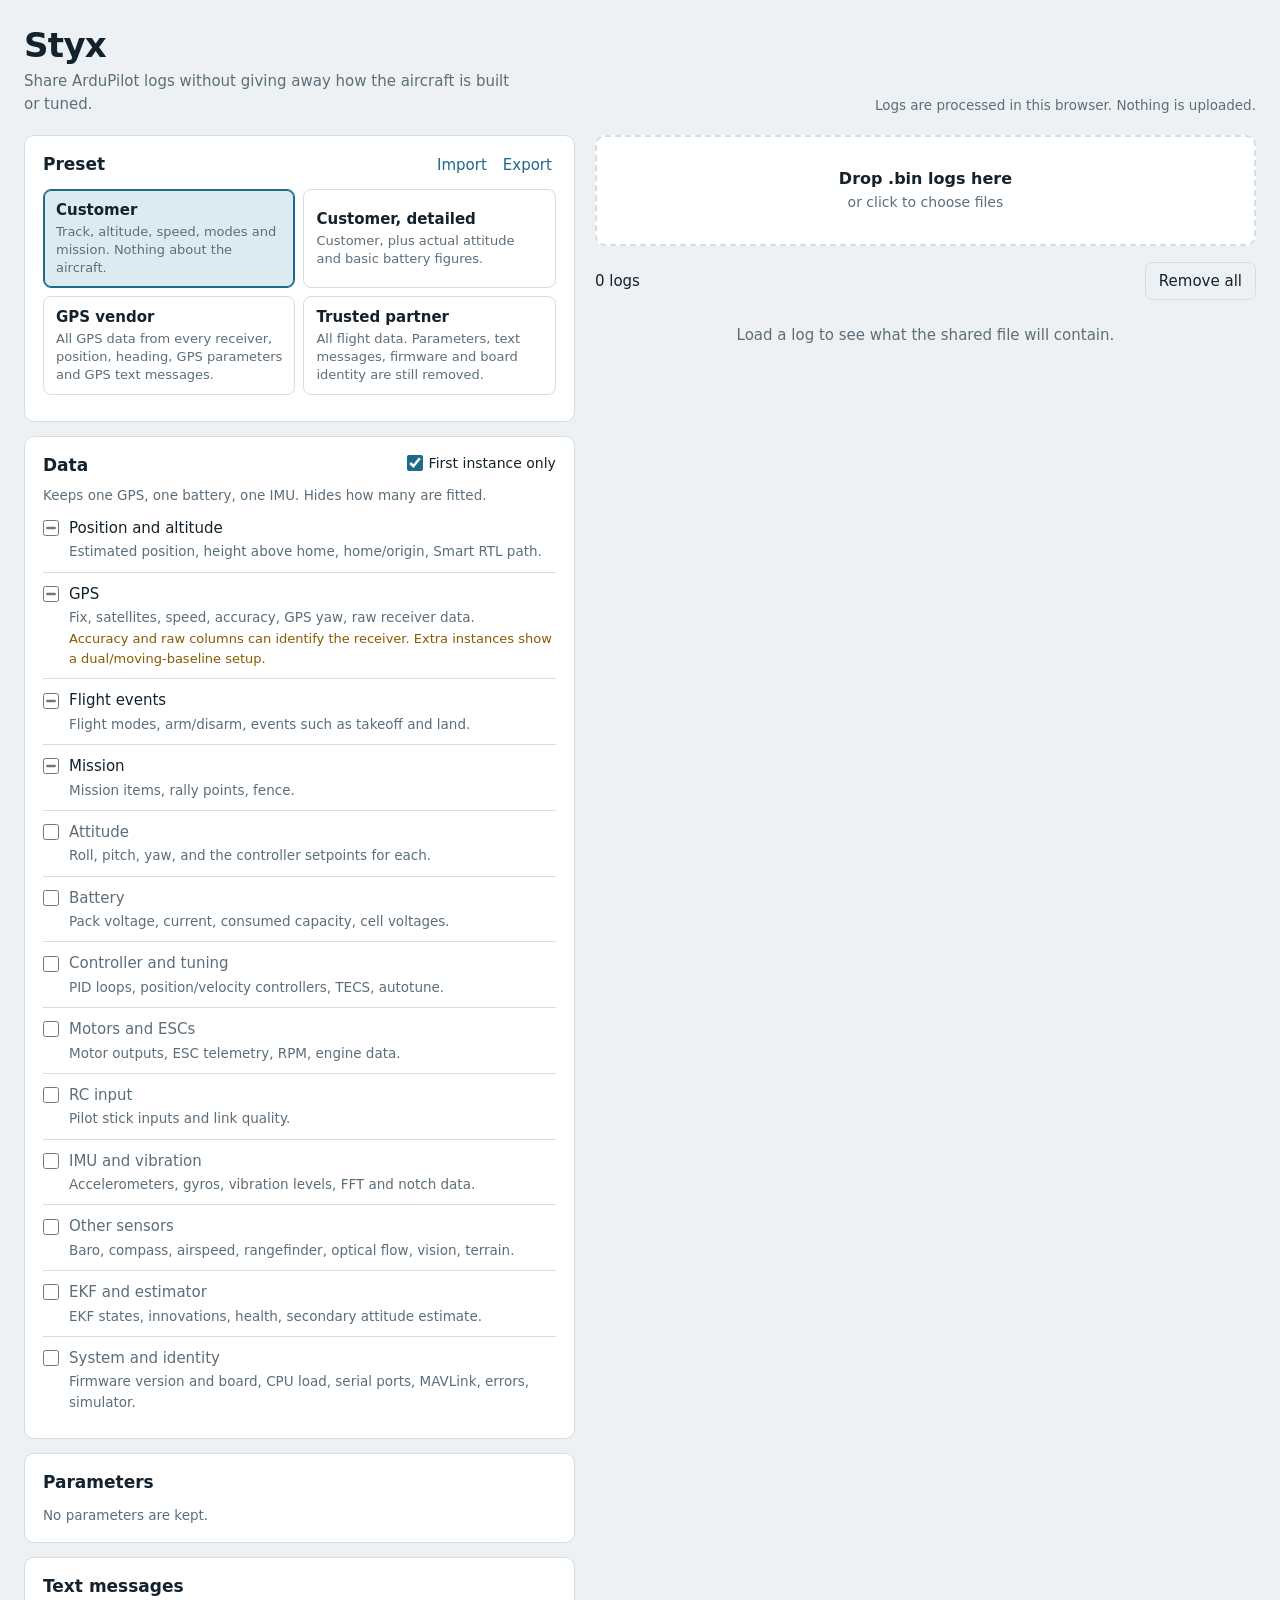
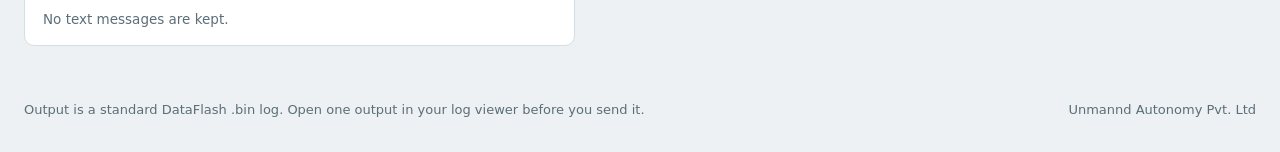
==== app/index.html @ 6304fe82 "Styx: web app for sharing ArduPilot logs safely - Engine rebuilds the .bin from a policy: data group" ====
<!doctype html>
<html lang="en">
<head>
<meta charset="utf-8">
<meta name="viewport" content="width=device-width, initial-scale=1">
<title>Styx</title>
<meta name="description" content="Share ArduPilot .bin logs without giving away tuning, sensors or hardware. Runs in your browser.">
<link rel="icon" href="data:image/svg+xml,%3Csvg xmlns='http://www.w3.org/2000/svg' viewBox='0 0 32 32'%3E%3Crect width='32' height='32' rx='7' fill='%2313222D'/%3E%3Cpath d='M5 13c4-4 7 4 11 0s7 4 11 0M5 20c4-4 7 4 11 0s7 4 11 0' stroke='%236DB3D3' stroke-width='2.6' fill='none' stroke-linecap='round'/%3E%3C/svg%3E">
<link rel="stylesheet" href="styles.css">
</head>
<body>
<header class="top">
  <div class="brand">
    <h1>Styx</h1>
    <p>Share ArduPilot logs without giving away how the aircraft is built or tuned.</p>
  </div>
  <p class="local">Logs are processed in this browser. Nothing is uploaded.</p>
</header>

<main class="layout">
  <section class="config" aria-label="What the shared log keeps">
    <div class="block">
      <div class="block-head">
        <h2>Preset</h2>
        <div class="tools">
          <button class="link" data-action="import">Import</button>
          <button class="link" data-action="export">Export</button>
          <input type="file" id="import-file" accept=".json,application/json" hidden>
        </div>
      </div>
      <div id="presets" class="presets"></div>
      <div id="modified" class="modified" hidden></div>
    </div>

    <div class="block">
      <div class="block-head">
        <h2>Data</h2>
        <label class="inline"><input type="checkbox" id="primary"> First instance only</label>
      </div>
      <p class="hint" id="primary-hint">Keeps one GPS, one battery, one IMU. Hides how many are fitted.</p>
      <div id="groups"></div>
    </div>

    <div class="block">
      <div class="block-head">
        <h2>Parameters</h2>
        <span class="count" id="param-count"></span>
      </div>
      <div id="params"></div>
    </div>

    <div class="block">
      <div class="block-head">
        <h2>Text messages</h2>
        <span class="count" id="text-count"></span>
      </div>
      <div id="texts"></div>
    </div>
  </section>

  <section class="output" aria-label="Logs">
    <label id="drop" class="drop" tabindex="0">
      <input type="file" id="file" accept=".bin,.BIN" multiple hidden>
      <strong>Drop .bin logs here</strong>
      <span>or click to choose files</span>
    </label>
    <div class="files-bar" id="files-bar" hidden>
      <span id="files-count"></span>
      <span class="busy" id="busy" hidden>Updating</span>
      <div class="tools">
        <button class="ghost" data-action="clear">Remove all</button>
        <button data-action="download-all" id="download-all">Download all</button>
      </div>
    </div>
    <div id="files"></div>
    <p class="empty" id="empty">Load a log to see what the shared file will contain.</p>
  </section>
</main>

<footer class="foot">
  <p>Output is a standard DataFlash .bin log. Open one output in your log viewer before you send it.</p>
  <p>Unmannd Autonomy Pvt. Ltd</p>
</footer>

<script src="catalog.js"></script>
<script src="engine.js"></script>
<script src="app.js"></script>
</body>
</html>
---- app/styles.css ----
@font-face { font-family: "IBM Plex Sans"; font-weight: 400; font-display: swap; src: url(fonts/ibm-plex-sans-latin-400-normal.woff2) format("woff2"); }
@font-face { font-family: "IBM Plex Sans"; font-weight: 500; font-display: swap; src: url(fonts/ibm-plex-sans-latin-500-normal.woff2) format("woff2"); }
@font-face { font-family: "IBM Plex Sans"; font-weight: 600; font-display: swap; src: url(fonts/ibm-plex-sans-latin-600-normal.woff2) format("woff2"); }
@font-face { font-family: "IBM Plex Mono"; font-weight: 400; font-display: swap; src: url(fonts/ibm-plex-mono-latin-400-normal.woff2) format("woff2"); }
@font-face { font-family: "IBM Plex Mono"; font-weight: 500; font-display: swap; src: url(fonts/ibm-plex-mono-latin-500-normal.woff2) format("woff2"); }

:root {
  --bg: #edf1f3;
  --panel: #ffffff;
  --ink: #13222d;
  --muted: #5c6e79;
  --line: #d5dee3;
  --accent: #1e6a88;
  --accent-ink: #ffffff;
  --accent-soft: #dcebf2;
  --warn: #8a5a00;
  --gone: #b3c0c7;
  --track: #1e6a88;
  --alt: #3d5a99;
  --grid: #e6ecef;
  --sans: "IBM Plex Sans", "Segoe UI", system-ui, sans-serif;
  --mono: "IBM Plex Mono", ui-monospace, Consolas, monospace;
  color-scheme: light;
}
@media (prefers-color-scheme: dark) {
  :root {
    --bg: #0e1820;
    --panel: #14222c;
    --ink: #dce7ed;
    --muted: #8ea2ae;
    --line: #243641;
    --accent: #6db3d3;
    --accent-ink: #08141b;
    --accent-soft: #183544;
    --warn: #e0b15c;
    --gone: #3a4c57;
    --track: #6db3d3;
    --alt: #9bb5f0;
    --grid: #1c2c36;
    color-scheme: dark;
  }
}

* { box-sizing: border-box; }
html { -webkit-text-size-adjust: 100%; }
body { margin: 0; background: var(--bg); color: var(--ink); font: 15px/1.5 var(--sans); }
button, input { font: inherit; color: inherit; }
:focus-visible { outline: 2px solid var(--accent); outline-offset: 2px; }
.mono { font-family: var(--mono); font-size: 13px; }

/* header */
.top {
  max-width: 1320px; margin: 0 auto; padding: 28px 24px 20px;
  display: flex; justify-content: space-between; align-items: flex-end; gap: 24px; flex-wrap: wrap;
}
.brand h1 { margin: 0; font-size: 34px; line-height: 1; font-weight: 600; letter-spacing: -0.02em; }
.brand p { margin: 8px 0 0; color: var(--muted); max-width: 52ch; }
.local { margin: 0; color: var(--muted); font-size: 13.5px; }

/* layout */
.layout {
  max-width: 1320px; margin: 0 auto; padding: 0 24px 40px;
  display: grid; grid-template-columns: minmax(0, 5fr) minmax(0, 6fr); gap: 20px; align-items: start;
}
.block { background: var(--panel); border: 1px solid var(--line); border-radius: 10px; padding: 16px 18px; margin-bottom: 14px; }
.block-head { display: flex; justify-content: space-between; align-items: baseline; gap: 12px; margin-bottom: 10px; }
.block h2 { margin: 0; font-size: 17px; font-weight: 600; }
.tools { display: flex; gap: 8px; align-items: center; }
.count { color: var(--muted); font-size: 13.5px; font-variant-numeric: tabular-nums; }
.hint { margin: -4px 0 10px; color: var(--muted); font-size: 13.5px; }
.inline { display: inline-flex; gap: 6px; align-items: center; font-size: 14px; cursor: pointer; }
input[type=checkbox] { accent-color: var(--accent); width: 16px; height: 16px; margin: 0; flex: none; }

button {
  border: 0; border-radius: 7px; padding: 7px 13px; cursor: pointer; font-weight: 500;
  background: var(--accent); color: var(--accent-ink);
}
button.ghost { background: transparent; color: var(--ink); border: 1px solid var(--line); }
button.link { background: none; padding: 2px 4px; color: var(--accent); font-weight: 500; }
button.link:hover { text-decoration: underline; }
button:disabled { opacity: 0.5; cursor: default; }

/* presets */
.presets { display: grid; grid-template-columns: 1fr 1fr; gap: 8px; }
.pwrap { position: relative; display: flex; }
.preset {
  flex: 1; text-align: left; background: var(--panel); color: var(--ink); border: 1px solid var(--line);
  border-radius: 8px; padding: 9px 12px; font-weight: 400; position: relative;
}
.preset strong { display: block; font-weight: 600; }
.preset span { display: block; color: var(--muted); font-size: 13px; line-height: 1.4; margin-top: 2px; }
.preset[aria-pressed=true] { border-color: var(--accent); box-shadow: inset 0 0 0 1px var(--accent); background: var(--accent-soft); }
.pwrap .del { position: absolute; top: 6px; right: 6px; color: var(--muted); padding: 1px 5px; background: none; font-size: 12.5px; font-weight: 400; }
.pwrap .del:hover { color: var(--warn); }
.modified { margin-top: 10px; display: flex; gap: 8px; flex-wrap: wrap; align-items: center; font-size: 14px; }
.modified input[type=text] {
  flex: 1 1 160px; min-width: 0; border: 1px solid var(--line); border-radius: 7px; padding: 6px 10px; background: var(--bg);
}

/* groups */
.group { border-top: 1px solid var(--line); padding: 10px 0; }
.group:first-child { border-top: 0; padding-top: 2px; }
.row { display: flex; align-items: center; gap: 10px; }
.row .name { font-weight: 500; }
.row .meta { margin-left: auto; color: var(--muted); font-size: 13px; font-variant-numeric: tabular-nums; white-space: nowrap; }
.expander { background: none; color: var(--muted); padding: 2px 6px; font-size: 13px; }
.expander[aria-expanded=true] { color: var(--accent); }
.about { margin: 2px 0 0 26px; color: var(--muted); font-size: 13.5px; }
.reveals { margin: 2px 0 0 26px; color: var(--warn); font-size: 13px; }
.msgs { margin: 8px 0 2px 26px; }
.msg { padding: 5px 0; }
.msg .row { gap: 8px; }
.msg .opts { display: flex; gap: 12px; margin: 4px 0 0 24px; flex-wrap: wrap; }
.cols { display: flex; flex-wrap: wrap; gap: 4px; margin: 6px 0 2px 24px; }
.col {
  font-family: var(--mono); font-size: 12px; padding: 1px 7px; border-radius: 5px; border: 1px solid var(--line);
  background: transparent; color: var(--muted); font-weight: 400;
}
.col[aria-pressed=true] { background: var(--accent-soft); color: var(--ink); border-color: transparent; }
.col.locked { cursor: default; opacity: 0.8; }
.off .name, .off .mono { color: var(--muted); }

/* params and texts */
.search { width: 100%; border: 1px solid var(--line); border-radius: 7px; padding: 6px 10px; background: var(--bg); margin-bottom: 8px; }
.plist { max-height: 340px; overflow: auto; border: 1px solid var(--line); border-radius: 8px; }
.pgroup > .row { padding: 6px 10px; background: var(--bg); position: sticky; top: 0; }
.pitem { display: flex; gap: 10px; align-items: center; padding: 3px 10px 3px 36px; }
.pitem .val { margin-left: auto; color: var(--muted); font-family: var(--mono); font-size: 12px; }
.titem { display: flex; gap: 10px; align-items: flex-start; padding: 5px 10px; border-top: 1px solid var(--line); }
.titem:first-child { border-top: 0; }
.titem input { margin-top: 3px; }
.titem .n { margin-left: auto; color: var(--muted); font-size: 12px; }
.quick { display: flex; gap: 6px; margin-bottom: 8px; flex-wrap: wrap; }
.note { color: var(--muted); font-size: 13.5px; margin: 0; }

/* output */
.output { position: sticky; top: 12px; }
.drop {
  display: block; text-align: center; padding: 30px 16px; border: 2px dashed var(--line); border-radius: 10px;
  background: var(--panel); cursor: pointer; transition: border-color .15s, background-color .15s;
}
.drop.compact { padding: 14px; }
.drop.over { border-color: var(--accent); background: var(--accent-soft); }
.drop strong { display: block; font-size: 16px; }
.drop span { color: var(--muted); font-size: 14px; }
.files-bar { display: flex; align-items: center; gap: 12px; margin: 16px 0 10px; }
.files-bar .tools { margin-left: auto; }
.busy { color: var(--muted); font-size: 13px; }
.empty { color: var(--muted); text-align: center; margin: 24px 0; }

.file { background: var(--panel); border: 1px solid var(--line); border-radius: 10px; padding: 16px 18px; margin-bottom: 14px; }
.file-head { display: flex; gap: 12px; align-items: baseline; flex-wrap: wrap; }
.file-head .fname { font-weight: 600; word-break: break-all; }
.file-head .size { margin-left: auto; color: var(--muted); font-variant-numeric: tabular-nums; }
.file-head .x { background: none; color: var(--muted); padding: 0 4px; }
.err { color: var(--warn); }

/* composition bar: the original log split into data groups, solid = in the shared file */
.split { margin: 14px 0 4px; }
.bar { display: flex; height: 26px; gap: 2px; border-radius: 6px; overflow: hidden; }
.seg { min-width: 3px; background: repeating-linear-gradient(135deg, var(--gone) 0 2px, transparent 2px 6px); }
.seg.kept { background: var(--accent); }
.seg.part { background: linear-gradient(to top, var(--accent) var(--k), transparent var(--k)), repeating-linear-gradient(135deg, var(--gone) 0 2px, transparent 2px 6px); }
.legend { display: flex; flex-wrap: wrap; gap: 4px 14px; margin-top: 8px; font-size: 13px; color: var(--muted); }
.legend b { color: var(--ink); font-weight: 500; }
.legend i { display: inline-block; width: 10px; height: 10px; border-radius: 2px; margin-right: 5px; vertical-align: -1px; background: var(--accent); }
.legend i.g { background: repeating-linear-gradient(135deg, var(--gone) 0 2px, transparent 2px 4px); border: 1px solid var(--gone); }

.stats { display: grid; grid-template-columns: repeat(4, 1fr); gap: 8px; margin: 14px 0; }
.stat { border: 1px solid var(--line); border-radius: 8px; padding: 7px 10px; }
.stat b { display: block; font-size: 18px; font-weight: 500; font-variant-numeric: tabular-nums; }
.stat small { color: var(--muted); font-size: 12.5px; }
.plots { display: grid; grid-template-columns: 1fr 1.4fr; gap: 8px; }
canvas { width: 100%; height: 210px; border: 1px solid var(--line); border-radius: 8px; display: block; }
details { margin-top: 10px; font-size: 14px; }
summary { cursor: pointer; color: var(--muted); }
.leaves { margin: 8px 0 0; padding: 0; list-style: none; }
.leaves li { padding: 2px 0; }
.file-foot { display: flex; justify-content: flex-end; margin-top: 12px; }

.foot { max-width: 1320px; margin: 0 auto; padding: 0 24px 32px; color: var(--muted); font-size: 13px; display: flex; justify-content: space-between; gap: 16px; flex-wrap: wrap; }
.foot p { margin: 0; }

@media (max-width: 960px) {
  .layout { grid-template-columns: 1fr; }
  .output { position: static; order: -1; }
}
@media (max-width: 560px) {
  .top, .layout, .foot { padding-left: 16px; padding-right: 16px; }
  .presets { grid-template-columns: 1fr; }
  .stats { grid-template-columns: 1fr 1fr; }
  .plots { grid-template-columns: 1fr; }
  .about, .reveals, .msgs { margin-left: 0; }
}
@media (prefers-reduced-motion: reduce) { * { transition: none !important; } }
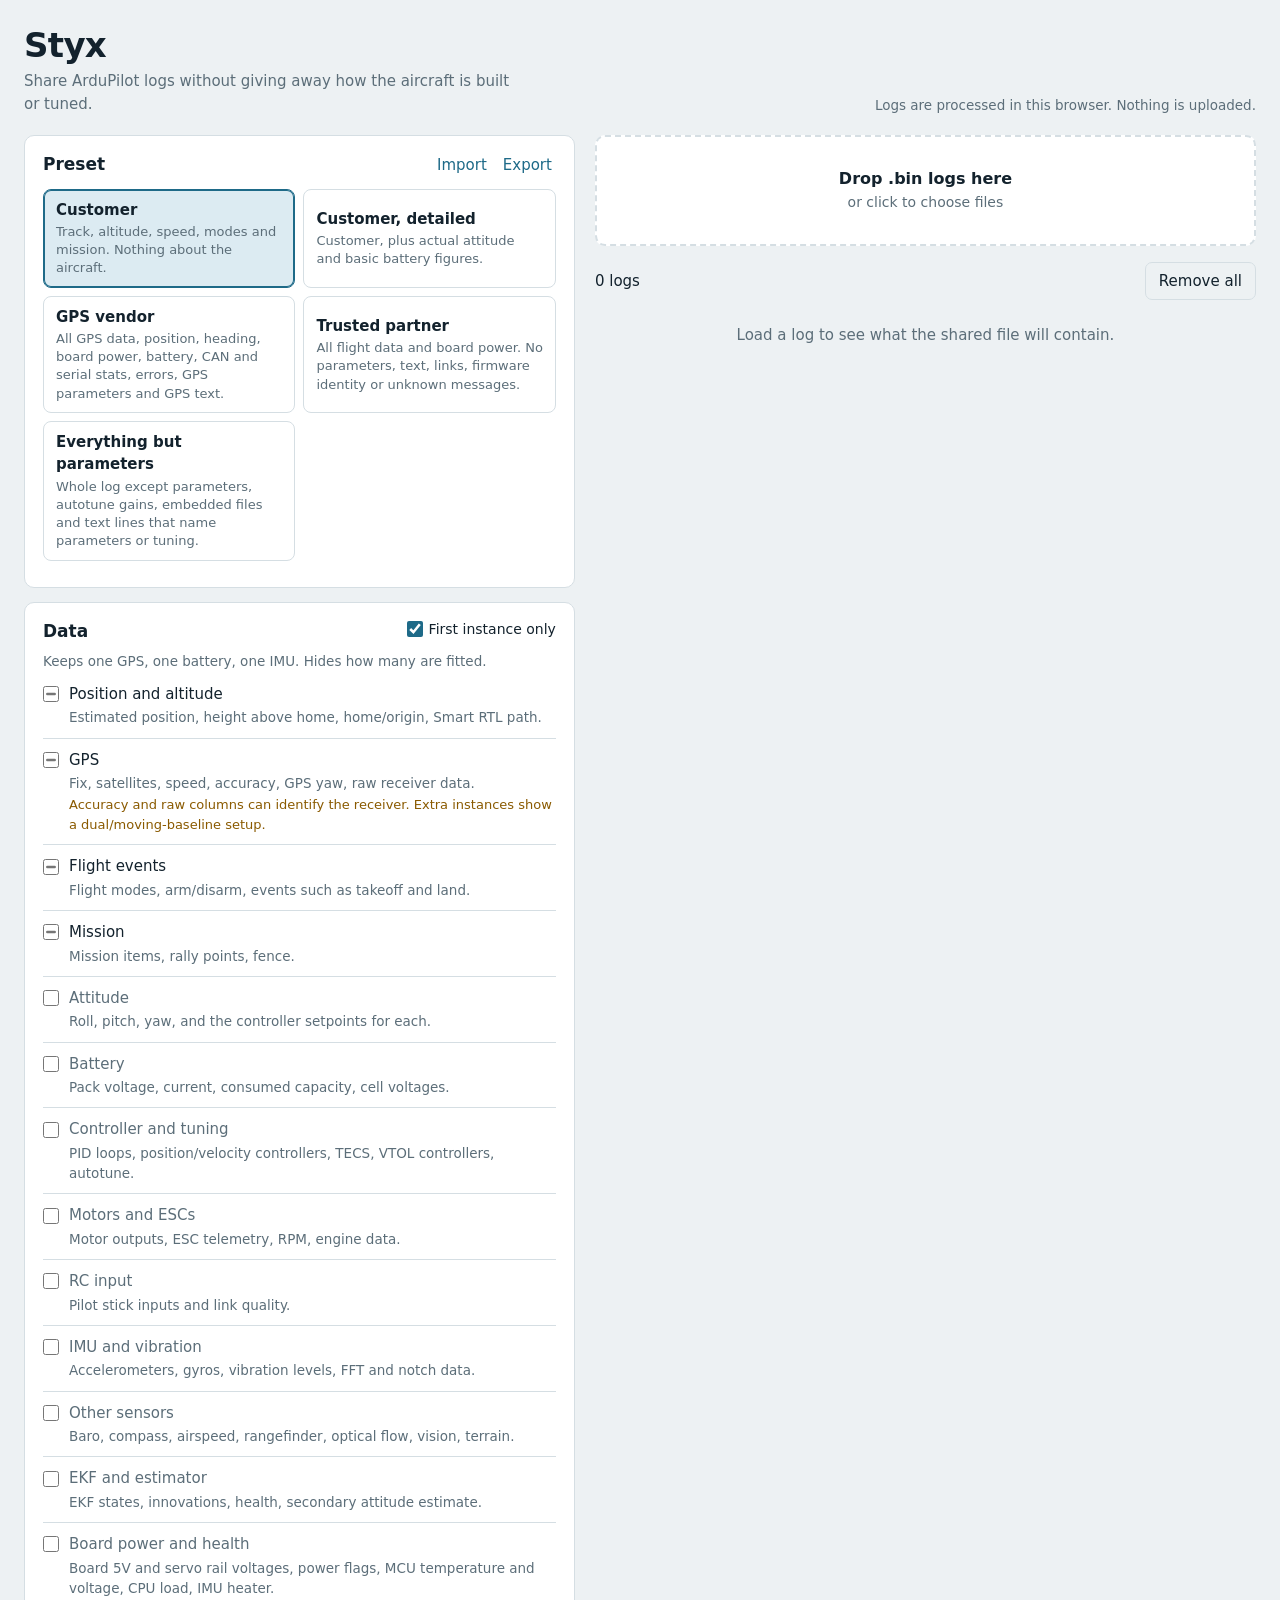
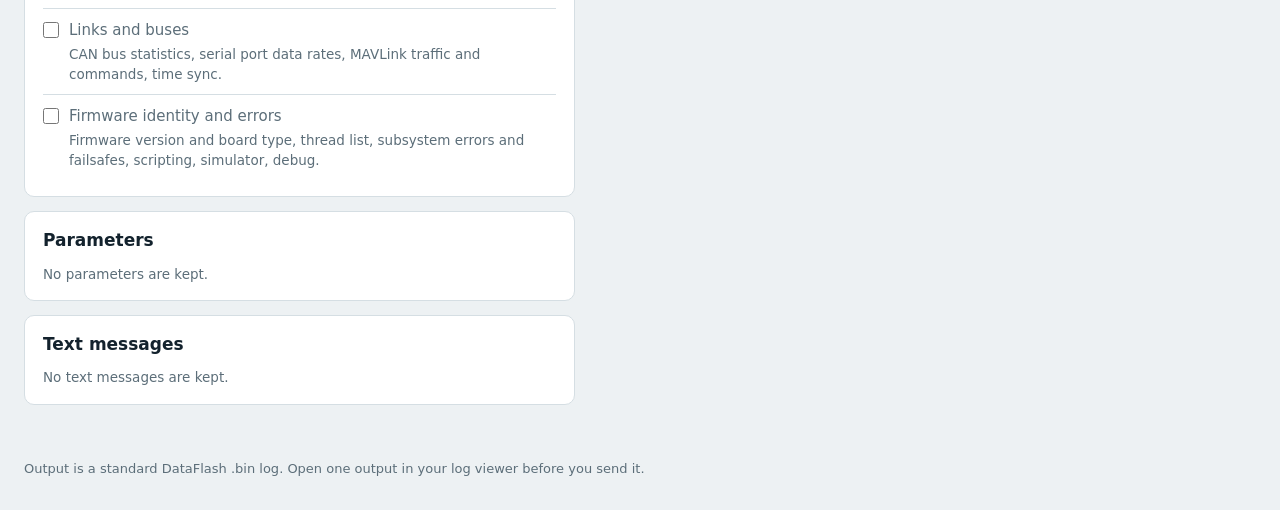
==== commit 7ff42169: "Remove company name from the page footer Co-Authored-By: Claude Opus 5.5 <noreply@anthropic.com> Cla" ====
--- a/app/index.html
+++ b/app/index.html
@@ -79,7 +79,6 @@
 
 <footer class="foot">
   <p>Output is a standard DataFlash .bin log. Open one output in your log viewer before you send it.</p>
-  <p>Unmannd Autonomy Pvt. Ltd</p>
 </footer>
 
 <script src="catalog.js"></script>
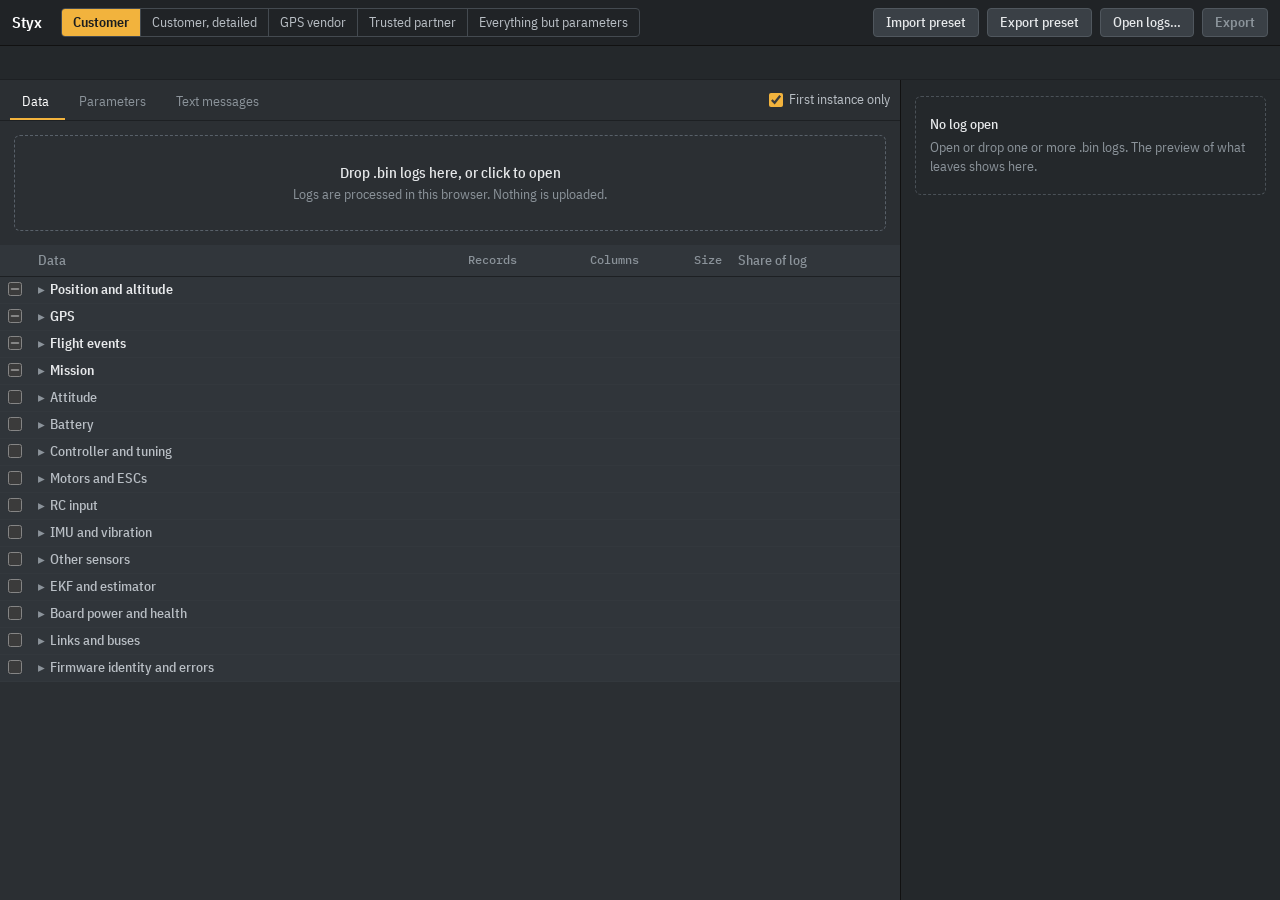
==== commit 8e94a27a: "UI: desktop-tool layout Preset bar on top, one tab per log, one dense table of data groups and messa" ====
--- a/app/index.html
+++ b/app/index.html
@@ -5,81 +5,56 @@
 <meta name="viewport" content="width=device-width, initial-scale=1">
 <title>Styx</title>
 <meta name="description" content="Share ArduPilot .bin logs without giving away tuning, sensors or hardware. Runs in your browser.">
-<link rel="icon" href="data:image/svg+xml,%3Csvg xmlns='http://www.w3.org/2000/svg' viewBox='0 0 32 32'%3E%3Crect width='32' height='32' rx='7' fill='%2313222D'/%3E%3Cpath d='M5 13c4-4 7 4 11 0s7 4 11 0M5 20c4-4 7 4 11 0s7 4 11 0' stroke='%236DB3D3' stroke-width='2.6' fill='none' stroke-linecap='round'/%3E%3C/svg%3E">
+<link rel="icon" href="data:image/svg+xml,%3Csvg xmlns='http://www.w3.org/2000/svg' viewBox='0 0 32 32'%3E%3Crect width='32' height='32' rx='6' fill='%23202326'/%3E%3Cpath d='M5 13c4-4 7 4 11 0s7 4 11 0M5 20c4-4 7 4 11 0s7 4 11 0' stroke='%23f2b33d' stroke-width='2.6' fill='none' stroke-linecap='round'/%3E%3C/svg%3E">
 <link rel="stylesheet" href="styles.css">
 </head>
-<body>
-<header class="top">
-  <div class="brand">
-    <h1>Styx</h1>
-    <p>Share ArduPilot logs without giving away how the aircraft is built or tuned.</p>
-  </div>
-  <p class="local">Logs are processed in this browser. Nothing is uploaded.</p>
+<body data-state="idle">
+<header class="bar">
+  <b class="logo">Styx</b>
+  <div class="seg" id="presets" role="group" aria-label="Preset"></div>
+  <span class="sp"></span>
+  <button class="tool" data-action="import">Import preset</button>
+  <button class="tool" data-action="export">Export preset</button>
+  <input type="file" id="import-file" accept=".json,application/json" hidden>
+  <label class="tool" for="file" tabindex="0" id="open">Open logs…</label>
+  <input type="file" id="file" accept=".bin,.BIN" multiple hidden>
+  <button class="go" data-action="download-all" id="download-all" disabled>Export</button>
 </header>
 
-<main class="layout">
-  <section class="config" aria-label="What the shared log keeps">
-    <div class="block">
-      <div class="block-head">
-        <h2>Preset</h2>
-        <div class="tools">
-          <button class="link" data-action="import">Import</button>
-          <button class="link" data-action="export">Export</button>
-          <input type="file" id="import-file" accept=".json,application/json" hidden>
-        </div>
+<nav class="tabs">
+  <div id="tabs" class="tablist"></div>
+  <span class="sp"></span>
+  <div id="modified" class="modified" hidden></div>
+</nav>
+
+<main class="main">
+  <section class="left">
+    <div class="panes">
+      <button class="pane-btn" data-pane="data">Data <span id="data-count"></span></button>
+      <button class="pane-btn" data-pane="params">Parameters <span id="param-count"></span></button>
+      <button class="pane-btn" data-pane="texts">Text messages <span id="text-count"></span></button>
+      <span class="sp"></span>
+      <label class="inline" title="Keeps one GPS, one battery, one IMU. Hides how many are fitted.">
+        <input type="checkbox" id="primary"> First instance only</label>
+    </div>
+    <div class="scroll">
+      <label id="drop" class="drop" for="file">
+        <b>Drop .bin logs here, or click to open</b>
+        <span>Logs are processed in this browser. Nothing is uploaded.</span>
+      </label>
+      <div class="pane" id="pane-data">
+        <table class="grid">
+          <thead><tr><th class="ck"></th><th>Data</th><th class="n">Records</th><th class="n">Columns</th><th class="n">Size</th><th class="share-h">Share of log</th></tr></thead>
+          <tbody id="groups"></tbody>
+        </table>
       </div>
-      <div id="presets" class="presets"></div>
-      <div id="modified" class="modified" hidden></div>
-    </div>
-
-    <div class="block">
-      <div class="block-head">
-        <h2>Data</h2>
-        <label class="inline"><input type="checkbox" id="primary"> First instance only</label>
-      </div>
-      <p class="hint" id="primary-hint">Keeps one GPS, one battery, one IMU. Hides how many are fitted.</p>
-      <div id="groups"></div>
-    </div>
-
-    <div class="block">
-      <div class="block-head">
-        <h2>Parameters</h2>
-        <span class="count" id="param-count"></span>
-      </div>
-      <div id="params"></div>
-    </div>
-
-    <div class="block">
-      <div class="block-head">
-        <h2>Text messages</h2>
-        <span class="count" id="text-count"></span>
-      </div>
-      <div id="texts"></div>
+      <div class="pane" id="pane-params" hidden></div>
+      <div class="pane" id="pane-texts" hidden></div>
     </div>
   </section>
 
-  <section class="output" aria-label="Logs">
-    <label id="drop" class="drop" tabindex="0">
-      <input type="file" id="file" accept=".bin,.BIN" multiple hidden>
-      <strong>Drop .bin logs here</strong>
-      <span>or click to choose files</span>
-    </label>
-    <div class="files-bar" id="files-bar" hidden>
-      <span id="files-count"></span>
-      <span class="busy" id="busy" hidden>Updating</span>
-      <div class="tools">
-        <button class="ghost" data-action="clear">Remove all</button>
-        <button data-action="download-all" id="download-all">Download all</button>
-      </div>
-    </div>
-    <div id="files"></div>
-    <p class="empty" id="empty">Load a log to see what the shared file will contain.</p>
-  </section>
+  <aside class="panel" id="panel"></aside>
 </main>
-
-<footer class="foot">
-  <p>Output is a standard DataFlash .bin log. Open one output in your log viewer before you send it.</p>
-</footer>
 
 <script src="catalog.js"></script>
 <script src="engine.js"></script>
--- a/app/styles.css
+++ b/app/styles.css
@@ -1,195 +1,149 @@
-@font-face { font-family: "IBM Plex Sans"; font-weight: 400; font-display: swap; src: url(fonts/ibm-plex-sans-latin-400-normal.woff2) format("woff2"); }
-@font-face { font-family: "IBM Plex Sans"; font-weight: 500; font-display: swap; src: url(fonts/ibm-plex-sans-latin-500-normal.woff2) format("woff2"); }
-@font-face { font-family: "IBM Plex Sans"; font-weight: 600; font-display: swap; src: url(fonts/ibm-plex-sans-latin-600-normal.woff2) format("woff2"); }
-@font-face { font-family: "IBM Plex Mono"; font-weight: 400; font-display: swap; src: url(fonts/ibm-plex-mono-latin-400-normal.woff2) format("woff2"); }
-@font-face { font-family: "IBM Plex Mono"; font-weight: 500; font-display: swap; src: url(fonts/ibm-plex-mono-latin-500-normal.woff2) format("woff2"); }
+@font-face { font-family: "Plex Cond"; font-weight: 400; font-display: swap; src: url(fonts/ibm-plex-sans-condensed-latin-400-normal.woff2) format("woff2"); }
+@font-face { font-family: "Plex Cond"; font-weight: 500; font-display: swap; src: url(fonts/ibm-plex-sans-condensed-latin-500-normal.woff2) format("woff2"); }
+@font-face { font-family: "Plex Cond"; font-weight: 600; font-display: swap; src: url(fonts/ibm-plex-sans-condensed-latin-600-normal.woff2) format("woff2"); }
+@font-face { font-family: "Plex Mono"; font-weight: 400; font-display: swap; src: url(fonts/ibm-plex-mono-latin-400-normal.woff2) format("woff2"); }
+@font-face { font-family: "Plex Mono"; font-weight: 500; font-display: swap; src: url(fonts/ibm-plex-mono-latin-500-normal.woff2) format("woff2"); }
 
 :root {
-  --bg: #edf1f3;
-  --panel: #ffffff;
-  --ink: #13222d;
-  --muted: #5c6e79;
-  --line: #d5dee3;
-  --accent: #1e6a88;
-  --accent-ink: #ffffff;
-  --accent-soft: #dcebf2;
-  --warn: #8a5a00;
-  --gone: #b3c0c7;
-  --track: #1e6a88;
-  --alt: #3d5a99;
-  --grid: #e6ecef;
-  --sans: "IBM Plex Sans", "Segoe UI", system-ui, sans-serif;
-  --mono: "IBM Plex Mono", ui-monospace, Consolas, monospace;
-  color-scheme: light;
-}
-@media (prefers-color-scheme: dark) {
-  :root {
-    --bg: #0e1820;
-    --panel: #14222c;
-    --ink: #dce7ed;
-    --muted: #8ea2ae;
-    --line: #243641;
-    --accent: #6db3d3;
-    --accent-ink: #08141b;
-    --accent-soft: #183544;
-    --warn: #e0b15c;
-    --gone: #3a4c57;
-    --track: #6db3d3;
-    --alt: #9bb5f0;
-    --grid: #1c2c36;
-    color-scheme: dark;
-  }
+  --chrome: #202326;
+  --chrome-2: #24282b;
+  --bg: #2b2f33;
+  --row: #30353a;
+  --line: #3a4046;
+  --line-2: #1d2023;
+  --ink: #e6e8ea;
+  --ink-2: #b8bec4;
+  --muted: #8b939a;
+  --amber: #f2b33d;
+  --amber-ink: #1b1d1f;
+  --alt: #8fc3ff;
+  --warn: #e7a35a;
+  --well: #1d2023;
+  --sans: "Plex Cond", "Arial Narrow", system-ui, sans-serif;
+  --mono: "Plex Mono", ui-monospace, Consolas, monospace;
+  color-scheme: dark;
 }
 
 * { box-sizing: border-box; }
-html { -webkit-text-size-adjust: 100%; }
-body { margin: 0; background: var(--bg); color: var(--ink); font: 15px/1.5 var(--sans); }
-button, input { font: inherit; color: inherit; }
-:focus-visible { outline: 2px solid var(--accent); outline-offset: 2px; }
-.mono { font-family: var(--mono); font-size: 13px; }
+html, body { height: 100%; }
+body { margin: 0; background: var(--bg); color: var(--ink); font: 13.5px/1.4 var(--sans); display: flex; flex-direction: column; overflow: hidden; }
+button, input, label { font: inherit; color: inherit; }
+:focus-visible { outline: 2px solid var(--amber); outline-offset: 1px; }
+.mono { font-family: var(--mono); font-size: 12.5px; }
+.sp { flex: 1; }
+[hidden] { display: none !important; }
+input[type=checkbox] { accent-color: var(--amber); width: 14px; height: 14px; margin: 0; vertical-align: -2px; }
 
-/* header */
-.top {
-  max-width: 1320px; margin: 0 auto; padding: 28px 24px 20px;
-  display: flex; justify-content: space-between; align-items: flex-end; gap: 24px; flex-wrap: wrap;
-}
-.brand h1 { margin: 0; font-size: 34px; line-height: 1; font-weight: 600; letter-spacing: -0.02em; }
-.brand p { margin: 8px 0 0; color: var(--muted); max-width: 52ch; }
-.local { margin: 0; color: var(--muted); font-size: 13.5px; }
+/* top bar */
+.bar { display: flex; align-items: center; gap: 8px; padding: 8px 12px; background: var(--chrome); border-bottom: 1px solid #111; flex: none; }
+.logo { font-weight: 600; font-size: 16px; color: #fff; margin-right: 10px; letter-spacing: 0.01em; }
+.seg { display: flex; border: 1px solid #444a50; border-radius: 4px; overflow: hidden; flex-wrap: wrap; }
+.seg button { background: none; border: 0; border-right: 1px solid #444a50; padding: 4px 11px; color: var(--ink-2); cursor: pointer; white-space: nowrap; }
+.seg button:last-child { border-right: 0; }
+.seg button:hover { color: #fff; background: #2d3237; }
+.seg button[aria-pressed=true] { background: var(--amber); color: var(--amber-ink); font-weight: 600; }
+.seg button.custom { font-style: italic; }
+.tool, .go { background: #3a4046; border: 1px solid #50575e; border-radius: 4px; padding: 4px 12px; cursor: pointer; font-weight: 500; white-space: nowrap; }
+.tool:hover { background: #444b52; }
+.go { background: var(--amber); border-color: var(--amber); color: var(--amber-ink); font-weight: 600; }
+.go:disabled { background: #3a4046; border-color: #50575e; color: var(--muted); cursor: default; }
+
+/* tabs */
+.tabs { display: flex; align-items: stretch; background: var(--chrome-2); padding: 0 12px; min-height: 34px; flex: none; border-bottom: 1px solid var(--line-2); }
+.tablist { display: flex; overflow-x: auto; }
+.tab { display: flex; align-items: center; gap: 8px; padding: 0 6px 0 14px; color: var(--muted); border-top: 2px solid transparent; cursor: pointer; white-space: nowrap; background: none; border-left: 0; border-right: 0; border-bottom: 0; }
+.tab:hover { color: var(--ink); }
+.tab[aria-selected=true] { background: var(--bg); color: #fff; border-top-color: var(--amber); }
+.tab .x { border: 0; background: none; color: var(--muted); padding: 2px 6px; cursor: pointer; font-size: 14px; line-height: 1; }
+.tab .x:hover { color: #fff; }
+.tab .dot { width: 6px; height: 6px; border-radius: 50%; background: var(--amber); }
+.tab .dot.err { background: var(--warn); }
+.tab.add { color: var(--muted); padding-right: 14px; }
+.modified { display: flex; align-items: center; gap: 8px; color: var(--ink-2); padding: 4px 0; }
+.modified input[type=text] { background: var(--well); border: 1px solid var(--line); border-radius: 4px; padding: 3px 8px; width: 200px; }
+.modified .err { color: var(--warn); }
 
 /* layout */
-.layout {
-  max-width: 1320px; margin: 0 auto; padding: 0 24px 40px;
-  display: grid; grid-template-columns: minmax(0, 5fr) minmax(0, 6fr); gap: 20px; align-items: start;
-}
-.block { background: var(--panel); border: 1px solid var(--line); border-radius: 10px; padding: 16px 18px; margin-bottom: 14px; }
-.block-head { display: flex; justify-content: space-between; align-items: baseline; gap: 12px; margin-bottom: 10px; }
-.block h2 { margin: 0; font-size: 17px; font-weight: 600; }
-.tools { display: flex; gap: 8px; align-items: center; }
-.count { color: var(--muted); font-size: 13.5px; font-variant-numeric: tabular-nums; }
-.hint { margin: -4px 0 10px; color: var(--muted); font-size: 13.5px; }
-.inline { display: inline-flex; gap: 6px; align-items: center; font-size: 14px; cursor: pointer; }
-input[type=checkbox] { accent-color: var(--accent); width: 16px; height: 16px; margin: 0; flex: none; }
+.main { flex: 1; display: grid; grid-template-columns: minmax(0, 1fr) 380px; min-height: 0; }
+.left { display: flex; flex-direction: column; min-height: 0; }
+.panes { display: flex; align-items: center; gap: 2px; padding: 6px 10px 0; border-bottom: 1px solid var(--line-2); flex: none; }
+.pane-btn { background: none; border: 0; border-bottom: 2px solid transparent; padding: 6px 12px 7px; color: var(--muted); cursor: pointer; }
+.pane-btn span { color: var(--muted); font-family: var(--mono); font-size: 11.5px; margin-left: 4px; }
+.pane-btn[aria-selected=true] { color: #fff; border-bottom-color: var(--amber); }
+.inline { display: inline-flex; gap: 6px; align-items: center; color: var(--ink-2); cursor: pointer; padding-bottom: 6px; }
+.scroll { overflow: auto; flex: 1; min-height: 0; }
 
-button {
-  border: 0; border-radius: 7px; padding: 7px 13px; cursor: pointer; font-weight: 500;
-  background: var(--accent); color: var(--accent-ink);
-}
-button.ghost { background: transparent; color: var(--ink); border: 1px solid var(--line); }
-button.link { background: none; padding: 2px 4px; color: var(--accent); font-weight: 500; }
-button.link:hover { text-decoration: underline; }
-button:disabled { opacity: 0.5; cursor: default; }
+.drop { display: block; margin: 14px; padding: 26px 16px; border: 1px dashed #59616a; border-radius: 6px; text-align: center; cursor: pointer; color: var(--ink-2); }
+.drop b { display: block; font-size: 15px; color: var(--ink); font-weight: 500; margin-bottom: 2px; }
+.drop span { color: var(--muted); }
+body.over .drop, body.over .panel-empty { border-color: var(--amber); }
 
-/* presets */
-.presets { display: grid; grid-template-columns: 1fr 1fr; gap: 8px; }
-.pwrap { position: relative; display: flex; }
-.preset {
-  flex: 1; text-align: left; background: var(--panel); color: var(--ink); border: 1px solid var(--line);
-  border-radius: 8px; padding: 9px 12px; font-weight: 400; position: relative;
-}
-.preset strong { display: block; font-weight: 600; }
-.preset span { display: block; color: var(--muted); font-size: 13px; line-height: 1.4; margin-top: 2px; }
-.preset[aria-pressed=true] { border-color: var(--accent); box-shadow: inset 0 0 0 1px var(--accent); background: var(--accent-soft); }
-.pwrap .del { position: absolute; top: 6px; right: 6px; color: var(--muted); padding: 1px 5px; background: none; font-size: 12.5px; font-weight: 400; }
-.pwrap .del:hover { color: var(--warn); }
-.modified { margin-top: 10px; display: flex; gap: 8px; flex-wrap: wrap; align-items: center; font-size: 14px; }
-.modified input[type=text] {
-  flex: 1 1 160px; min-width: 0; border: 1px solid var(--line); border-radius: 7px; padding: 6px 10px; background: var(--bg);
-}
+/* tables */
+table.grid { border-collapse: collapse; width: 100%; }
+.grid th { position: sticky; top: 0; z-index: 1; background: #31363b; text-align: left; font-weight: 500; color: var(--muted); padding: 6px 8px; border-bottom: 1px solid var(--line-2); }
+.grid td { padding: 3px 8px; border-bottom: 1px solid #33383d; height: 27px; }
+.grid th.n, .grid td.n { text-align: right; font-family: var(--mono); font-size: 12px; white-space: nowrap; }
+.grid th.ck, .grid td.ck { width: 30px; padding-right: 0; }
+.grid th.share-h { width: 170px; }
+.grid tr.g td { background: var(--row); font-weight: 600; }
+.grid tr.g.none td { font-weight: 500; color: var(--ink-2); }
+.grid tr.m td.name { padding-left: 34px; font-family: var(--mono); font-size: 12.5px; }
+.grid tr.off td { color: var(--muted); }
+.grid tr.note td { color: var(--muted); font-size: 12.5px; padding-top: 4px; padding-bottom: 6px; height: auto; }
+.grid tr.note .warn { color: var(--warn); }
+.grid tr.colsrow td { height: auto; padding-top: 2px; padding-bottom: 8px; }
+.caret { background: none; border: 0; color: inherit; padding: 0 6px 0 0; cursor: pointer; font: inherit; text-align: left; }
+.caret::before { content: "▸"; display: inline-block; width: 12px; color: var(--muted); }
+.caret[aria-expanded=true]::before { content: "▾"; }
+.caret.plain::before { content: none; }
+.inst { color: var(--muted); font-family: var(--sans); font-size: 12px; margin-left: 8px; }
+.colsbtn { background: none; border: 0; color: inherit; font: inherit; cursor: pointer; padding: 0; text-decoration: underline dotted #6a737b; text-underline-offset: 3px; }
+.share { height: 8px; background: #3d4349; border-radius: 2px; overflow: hidden; }
+.share i { display: block; height: 100%; background: #6f777f; }
+.share i.k { background: var(--amber); }
+.chips { display: flex; flex-wrap: wrap; gap: 4px; padding-left: 26px; }
+.chip { font-family: var(--mono); font-size: 11.5px; padding: 1px 7px; border-radius: 3px; border: 1px solid #4a5157; background: none; color: var(--muted); cursor: pointer; }
+.chip[aria-pressed=true] { background: #4a4030; border-color: #7a6435; color: #ffe2a6; }
+.chip:disabled { cursor: default; opacity: 0.75; }
+.chips label { margin-left: 10px; }
 
-/* groups */
-.group { border-top: 1px solid var(--line); padding: 10px 0; }
-.group:first-child { border-top: 0; padding-top: 2px; }
-.row { display: flex; align-items: center; gap: 10px; }
-.row .name { font-weight: 500; }
-.row .meta { margin-left: auto; color: var(--muted); font-size: 13px; font-variant-numeric: tabular-nums; white-space: nowrap; }
-.expander { background: none; color: var(--muted); padding: 2px 6px; font-size: 13px; }
-.expander[aria-expanded=true] { color: var(--accent); }
-.about { margin: 2px 0 0 26px; color: var(--muted); font-size: 13.5px; }
-.reveals { margin: 2px 0 0 26px; color: var(--warn); font-size: 13px; }
-.msgs { margin: 8px 0 2px 26px; }
-.msg { padding: 5px 0; }
-.msg .row { gap: 8px; }
-.msg .opts { display: flex; gap: 12px; margin: 4px 0 0 24px; flex-wrap: wrap; }
-.cols { display: flex; flex-wrap: wrap; gap: 4px; margin: 6px 0 2px 24px; }
-.col {
-  font-family: var(--mono); font-size: 12px; padding: 1px 7px; border-radius: 5px; border: 1px solid var(--line);
-  background: transparent; color: var(--muted); font-weight: 400;
-}
-.col[aria-pressed=true] { background: var(--accent-soft); color: var(--ink); border-color: transparent; }
-.col.locked { cursor: default; opacity: 0.8; }
-.off .name, .off .mono { color: var(--muted); }
+.ptools { display: flex; gap: 8px; align-items: center; padding: 8px 10px; border-bottom: 1px solid var(--line-2); position: sticky; top: 0; background: var(--bg); z-index: 2; }
+.ptools input[type=search] { background: var(--well); border: 1px solid var(--line); border-radius: 4px; padding: 4px 8px; width: 260px; }
+.ptools .hint { color: var(--muted); margin-left: auto; }
+.pane .grid th { top: 45px; }
+.pane#pane-data .grid th { top: 0; }
+.grid td.val { text-align: right; font-family: var(--mono); font-size: 12px; color: var(--muted); }
+.empty { color: var(--muted); padding: 16px 14px; }
 
-/* params and texts */
-.search { width: 100%; border: 1px solid var(--line); border-radius: 7px; padding: 6px 10px; background: var(--bg); margin-bottom: 8px; }
-.plist { max-height: 340px; overflow: auto; border: 1px solid var(--line); border-radius: 8px; }
-.pgroup > .row { padding: 6px 10px; background: var(--bg); position: sticky; top: 0; }
-.pitem { display: flex; gap: 10px; align-items: center; padding: 3px 10px 3px 36px; }
-.pitem .val { margin-left: auto; color: var(--muted); font-family: var(--mono); font-size: 12px; }
-.titem { display: flex; gap: 10px; align-items: flex-start; padding: 5px 10px; border-top: 1px solid var(--line); }
-.titem:first-child { border-top: 0; }
-.titem input { margin-top: 3px; }
-.titem .n { margin-left: auto; color: var(--muted); font-size: 12px; }
-.quick { display: flex; gap: 6px; margin-bottom: 8px; flex-wrap: wrap; }
-.note { color: var(--muted); font-size: 13.5px; margin: 0; }
+/* right panel */
+.panel { background: var(--chrome-2); border-left: 1px solid #111; overflow: auto; padding: 12px 14px 20px; }
+.panel h4 { margin: 12px 0 6px; font-weight: 500; color: var(--muted); }
+.panel h4:first-child { margin-top: 2px; }
+.panel canvas { width: 100%; display: block; background: var(--well); border-radius: 4px; }
+.panel canvas.trk { height: 260px; }
+.panel canvas.alt { height: 100px; }
+.kv { display: grid; grid-template-columns: 1fr auto; gap: 5px 10px; margin-top: 12px; font-size: 14px; }
+.kv b { font-family: var(--mono); font-weight: 400; color: #fff; font-size: 13px; }
+.out { margin-top: 14px; padding: 10px 12px; background: var(--well); border-radius: 4px; }
+.out .sz { font-family: var(--mono); font-size: 13px; color: #fff; }
+.out .sub { color: var(--muted); margin-top: 3px; }
+.out .go { width: 100%; margin-top: 10px; padding: 7px; text-align: left; overflow: hidden; text-overflow: ellipsis; }
+details { margin-top: 12px; }
+summary { cursor: pointer; color: var(--ink-2); }
+.leaves { list-style: none; margin: 6px 0 0; padding: 0; color: var(--ink-2); font-size: 12.5px; }
+.leaves li { padding: 3px 0; border-bottom: 1px solid #2f3439; }
+.leaves .mono { color: var(--ink); }
+.panel-empty { color: var(--muted); border: 1px dashed #4a5157; border-radius: 6px; padding: 18px 14px; margin-top: 4px; }
+.panel-empty b { color: var(--ink); font-weight: 500; display: block; margin-bottom: 4px; }
+.err { color: var(--warn); }
+.busy { color: var(--muted); }
 
-/* output */
-.output { position: sticky; top: 12px; }
-.drop {
-  display: block; text-align: center; padding: 30px 16px; border: 2px dashed var(--line); border-radius: 10px;
-  background: var(--panel); cursor: pointer; transition: border-color .15s, background-color .15s;
-}
-.drop.compact { padding: 14px; }
-.drop.over { border-color: var(--accent); background: var(--accent-soft); }
-.drop strong { display: block; font-size: 16px; }
-.drop span { color: var(--muted); font-size: 14px; }
-.files-bar { display: flex; align-items: center; gap: 12px; margin: 16px 0 10px; }
-.files-bar .tools { margin-left: auto; }
-.busy { color: var(--muted); font-size: 13px; }
-.empty { color: var(--muted); text-align: center; margin: 24px 0; }
-
-.file { background: var(--panel); border: 1px solid var(--line); border-radius: 10px; padding: 16px 18px; margin-bottom: 14px; }
-.file-head { display: flex; gap: 12px; align-items: baseline; flex-wrap: wrap; }
-.file-head .fname { font-weight: 600; word-break: break-all; }
-.file-head .size { margin-left: auto; color: var(--muted); font-variant-numeric: tabular-nums; }
-.file-head .x { background: none; color: var(--muted); padding: 0 4px; }
-.err { color: var(--warn); }
-
-/* composition bar: the original log split into data groups, solid = in the shared file */
-.split { margin: 14px 0 4px; }
-.bar { display: flex; height: 26px; gap: 2px; border-radius: 6px; overflow: hidden; }
-.seg { min-width: 3px; background: repeating-linear-gradient(135deg, var(--gone) 0 2px, transparent 2px 6px); }
-.seg.kept { background: var(--accent); }
-.seg.part { background: linear-gradient(to top, var(--accent) var(--k), transparent var(--k)), repeating-linear-gradient(135deg, var(--gone) 0 2px, transparent 2px 6px); }
-.legend { display: flex; flex-wrap: wrap; gap: 4px 14px; margin-top: 8px; font-size: 13px; color: var(--muted); }
-.legend b { color: var(--ink); font-weight: 500; }
-.legend i { display: inline-block; width: 10px; height: 10px; border-radius: 2px; margin-right: 5px; vertical-align: -1px; background: var(--accent); }
-.legend i.g { background: repeating-linear-gradient(135deg, var(--gone) 0 2px, transparent 2px 4px); border: 1px solid var(--gone); }
-
-.stats { display: grid; grid-template-columns: repeat(4, 1fr); gap: 8px; margin: 14px 0; }
-.stat { border: 1px solid var(--line); border-radius: 8px; padding: 7px 10px; }
-.stat b { display: block; font-size: 18px; font-weight: 500; font-variant-numeric: tabular-nums; }
-.stat small { color: var(--muted); font-size: 12.5px; }
-.plots { display: grid; grid-template-columns: 1fr 1.4fr; gap: 8px; }
-canvas { width: 100%; height: 210px; border: 1px solid var(--line); border-radius: 8px; display: block; }
-details { margin-top: 10px; font-size: 14px; }
-summary { cursor: pointer; color: var(--muted); }
-.leaves { margin: 8px 0 0; padding: 0; list-style: none; }
-.leaves li { padding: 2px 0; }
-.file-foot { display: flex; justify-content: flex-end; margin-top: 12px; }
-
-.foot { max-width: 1320px; margin: 0 auto; padding: 0 24px 32px; color: var(--muted); font-size: 13px; display: flex; justify-content: space-between; gap: 16px; flex-wrap: wrap; }
-.foot p { margin: 0; }
-
-@media (max-width: 960px) {
-  .layout { grid-template-columns: 1fr; }
-  .output { position: static; order: -1; }
-}
-@media (max-width: 560px) {
-  .top, .layout, .foot { padding-left: 16px; padding-right: 16px; }
-  .presets { grid-template-columns: 1fr; }
-  .stats { grid-template-columns: 1fr 1fr; }
-  .plots { grid-template-columns: 1fr; }
-  .about, .reveals, .msgs { margin-left: 0; }
+@media (max-width: 900px) {
+  body { overflow: auto; height: auto; }
+  .main { grid-template-columns: 1fr; }
+  .panel { border-left: 0; border-top: 1px solid #111; }
+  .scroll { overflow: visible; }
+  .grid th.share-h, .grid td.sh { display: none; }
+  .bar { flex-wrap: wrap; }
 }
 @media (prefers-reduced-motion: reduce) { * { transition: none !important; } }
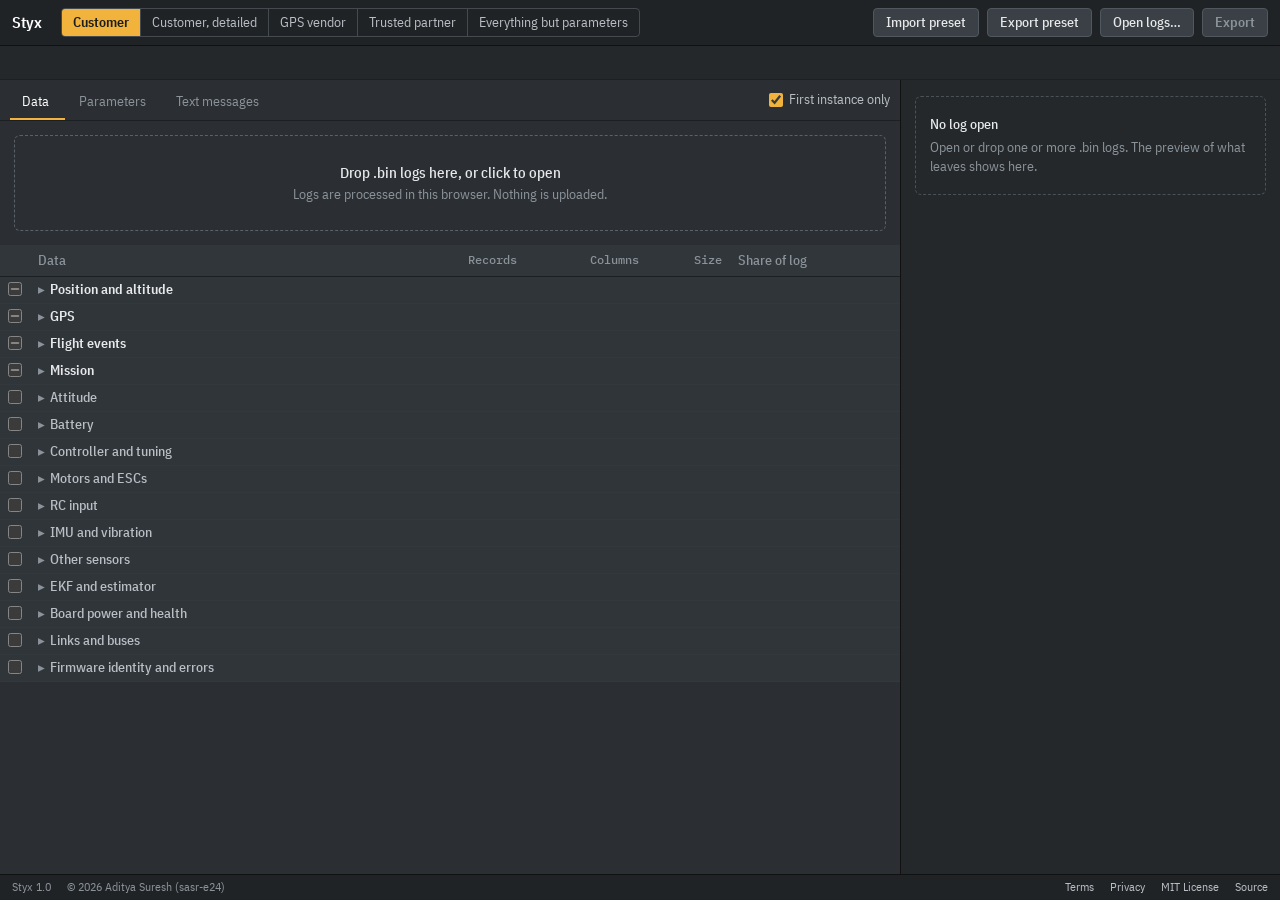
==== commit c3d8cce1: "MIT license, terms of use, privacy notice, third-party notices - LICENSE: MIT, Copyright (c) 2026 Ad" ====
--- a/app/index.html
+++ b/app/index.html
@@ -56,6 +56,16 @@
   <aside class="panel" id="panel"></aside>
 </main>
 
+<footer class="status">
+  <span>Styx 1.0</span>
+  <span>© 2026 Aditya Suresh (sasr-e24)</span>
+  <span class="sp"></span>
+  <a href="legal.html#terms">Terms</a>
+  <a href="legal.html#privacy">Privacy</a>
+  <a href="legal.html#license">MIT License</a>
+  <a href="https://github.com/sasr-e24/Styx">Source</a>
+</footer>
+
 <script src="catalog.js"></script>
 <script src="engine.js"></script>
 <script src="app.js"></script>
--- a/app/styles.css
+++ b/app/styles.css
@@ -44,6 +44,7 @@
 .seg button[aria-pressed=true] { background: var(--amber); color: var(--amber-ink); font-weight: 600; }
 .seg button.custom { font-style: italic; }
 .tool, .go { background: #3a4046; border: 1px solid #50575e; border-radius: 4px; padding: 4px 12px; cursor: pointer; font-weight: 500; white-space: nowrap; }
+.tool { color: var(--ink); text-decoration: none; }
 .tool:hover { background: #444b52; }
 .go { background: var(--amber); border-color: var(--amber); color: var(--amber-ink); font-weight: 600; }
 .go:disabled { background: #3a4046; border-color: #50575e; color: var(--muted); cursor: default; }
@@ -138,6 +139,11 @@
 .err { color: var(--warn); }
 .busy { color: var(--muted); }
 
+/* status bar */
+.status { flex: none; display: flex; align-items: center; gap: 16px; padding: 4px 12px; background: var(--chrome); border-top: 1px solid #111; color: var(--muted); font-size: 12px; }
+.status a { color: var(--ink-2); text-decoration: none; }
+.status a:hover { color: #fff; text-decoration: underline; }
+
 @media (max-width: 900px) {
   body { overflow: auto; height: auto; }
   .main { grid-template-columns: 1fr; }
@@ -145,5 +151,6 @@
   .scroll { overflow: visible; }
   .grid th.share-h, .grid td.sh { display: none; }
   .bar { flex-wrap: wrap; }
+  .status { flex-wrap: wrap; }
 }
 @media (prefers-reduced-motion: reduce) { * { transition: none !important; } }
